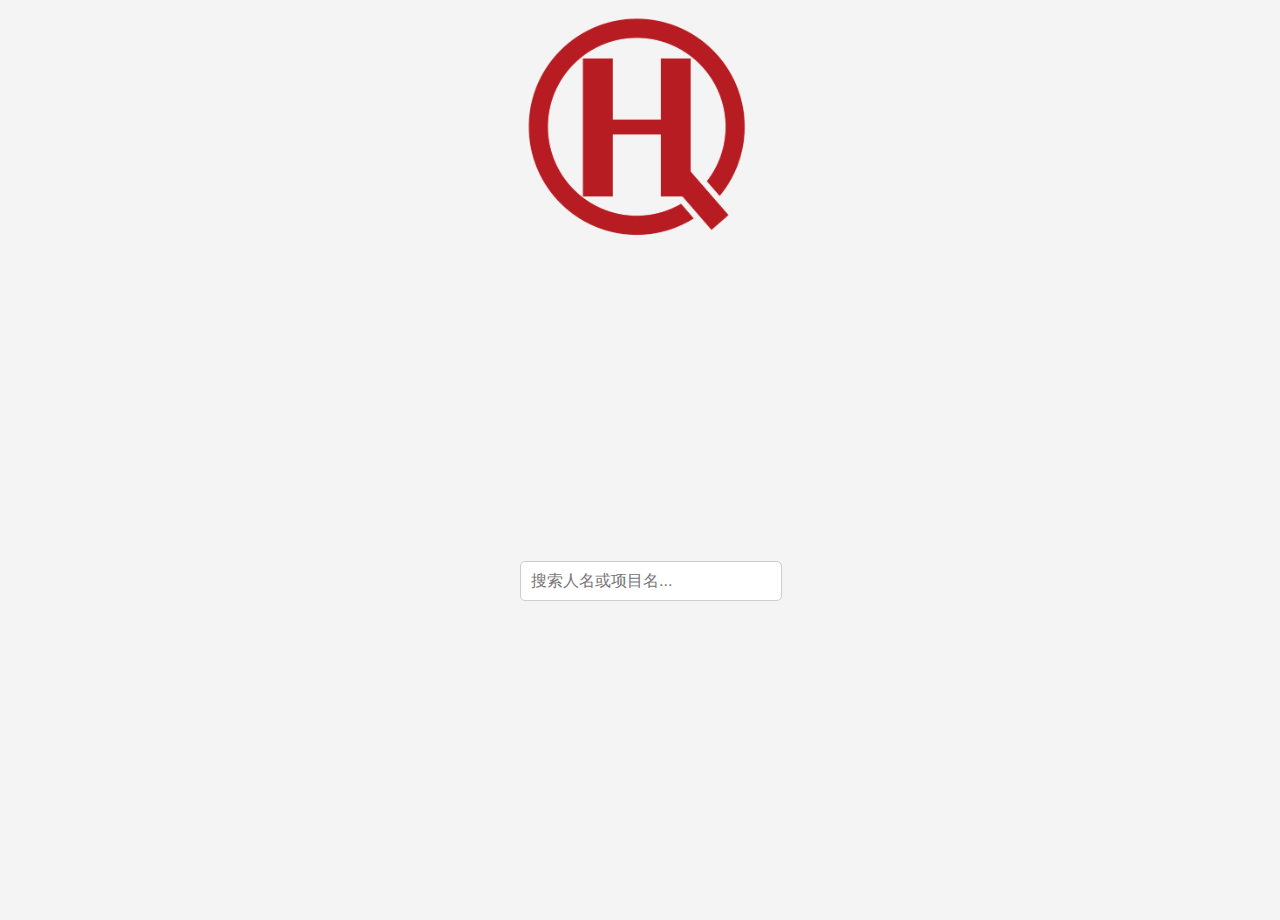
==== index.html @ 8cfeb780 "Rename searchpage.html to index.html" ====
<!DOCTYPE html>
<html lang="en">
<head>
    <meta charset="UTF-8">
    <meta name="viewport" content="width=device-width, initial-scale=1.0">
    <title>项目搜索</title>
    <link rel="stylesheet" href="searchpage.css">
</head>
<body>
    <div class="container">
        <!-- 居中图片 -->
        <img src="6301741664961_.pic.jpg" alt="网站Logo" class="header-image">
        
        <!-- 搜索容器 -->
        <div class="search-container">
            <input type="text" id="searchInput" placeholder="搜索人名或项目名...">
            <ul id="results"></ul>
        </div>
    </div>

    <script src="searchpage.js"></script>
</body>
</html>
---- searchpage.css ----
body {
    font-family: Arial, sans-serif;
    background-color: #f4f4f4;
    margin: 0;
    padding: 0;
    display: flex;
    justify-content: center;
    align-items: center;
    height: 100vh;
}

.search-container {
    width: 300px;
    position: relative;
}

#searchInput {
    width: 100%;
    padding: 10px;
    font-size: 16px;
    border: 1px solid #ccc;
    border-radius: 5px;
}

#results {
    list-style-type: none;
    padding: 0;
    margin: 0;
    border: 1px solid #ccc;
    border-top: none;
    border-radius: 0 0 5px 5px;
    max-height: 200px;
    overflow-y: auto;
    position: absolute;
    width: 100%;
    background-color: white;
    display: none;
}

#results li {
    padding: 10px;
    cursor: pointer;
}

#results li:hover {
    background-color: #f0f0f0;
}
/* 添加图片样式 */
.container {
    display: flex;
    flex-direction: column;
    align-items: center; /* 水平居中 */
    min-height: 100vh;
    padding: 20px;
}

/* 图片样式 */
.header-image {
    max-width: 300px; /* 根据实际图片尺寸调整 */
    width: 100%;
    height: auto;
    margin-bottom: 300px; /* 控制图片和搜索框之间的间距 */
}

/* 搜索容器样式 */
.search-container {
    width: 80%;
    max-width: 80000px; /* 控制搜索框最大宽度 */
    position: relative;
}
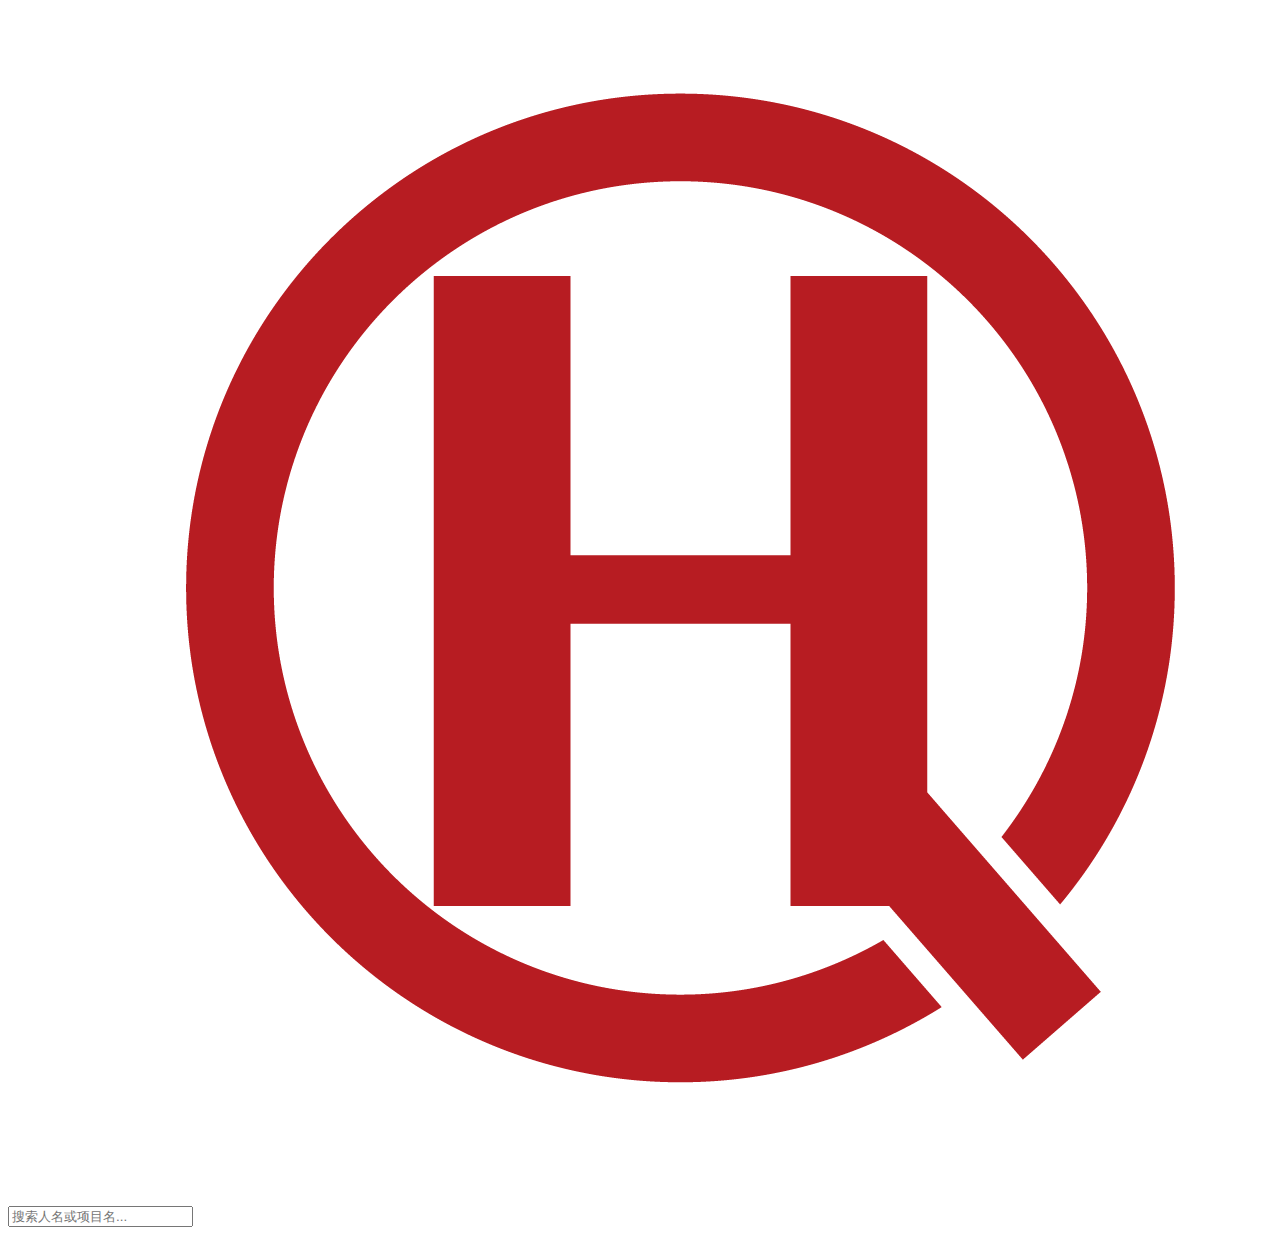
==== commit 89d7e029: "Update index.html" ====
--- a/index.html
+++ b/index.html
@@ -4,7 +4,7 @@
     <meta charset="UTF-8">
     <meta name="viewport" content="width=device-width, initial-scale=1.0">
     <title>项目搜索</title>
-    <link rel="stylesheet" href="searchpage.css">
+    <link rel="stylesheet" href="drakes.github.io/searchpage.css">
 </head>
 <body>
     <div class="container">
@@ -18,6 +18,6 @@
         </div>
     </div>
 
-    <script src="searchpage.js"></script>
+    <script src="drakes.github.io/searchpage.js"></script>
 </body>
 </html>
